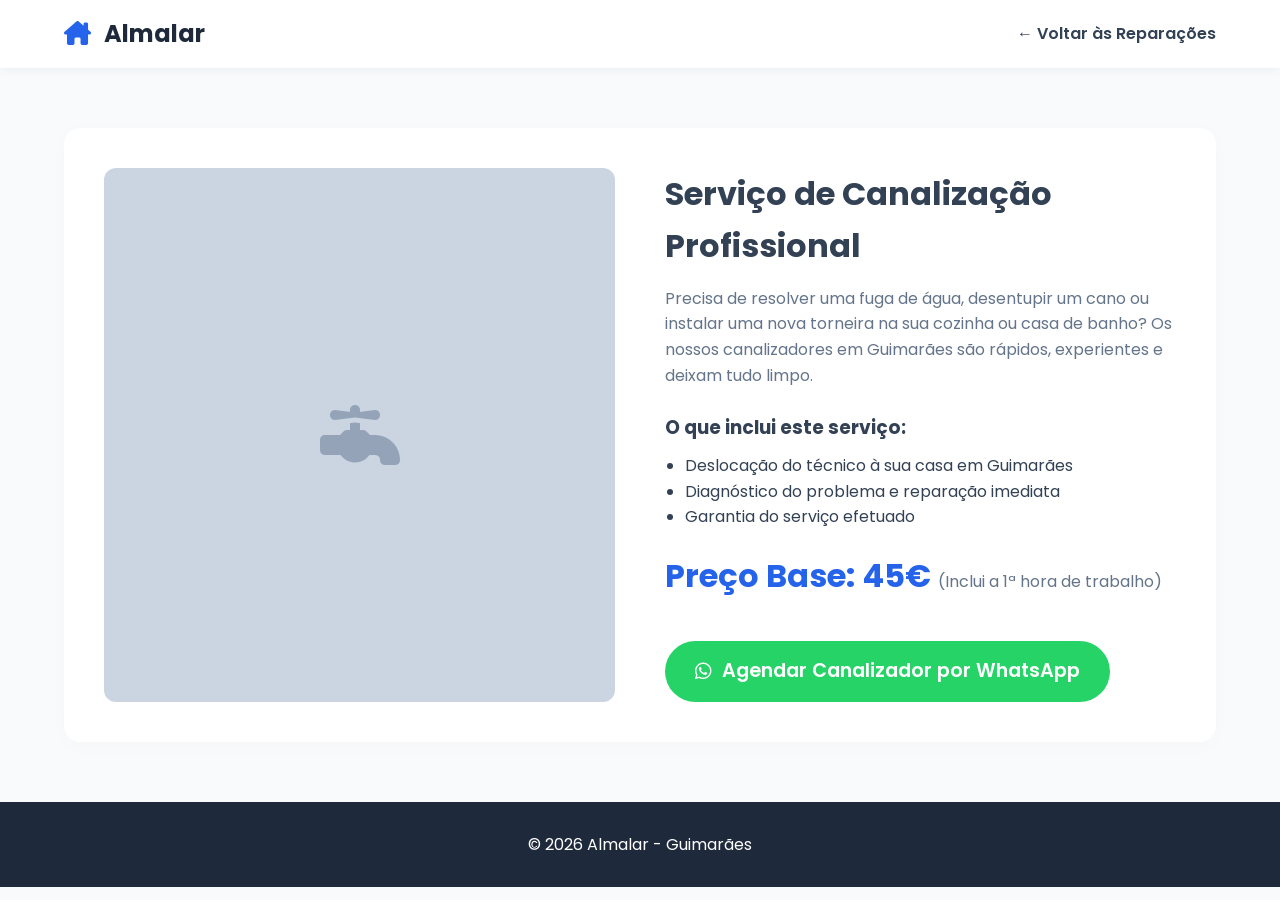
==== canalizacao.html @ bc07f184 "Create canalizacao.html" ====
<!DOCTYPE html>
<html lang="pt-PT">
<head>
    <meta charset="UTF-8">
    <meta name="viewport" content="width=device-width, initial-scale=1.0">
    <title>Serviço de Canalização em Guimarães | Almalar</title>
    <link href="https://fonts.googleapis.com/css2?family=Poppins:wght@400;600;700&display=swap" rel="stylesheet">
    <link rel="stylesheet" href="https://cdnjs.cloudflare.com/ajax/libs/font-awesome/6.4.0/css/all.min.css">
    <link rel="stylesheet" href="style.css">
</head>
<body>

    <nav>
        <div class="logo"><i class="fa-solid fa-house-chimney"></i> Almalar</div>
        <div class="nav-links">
            <a href="reparacoes.html">← Voltar às Reparações</a>
        </div>
    </nav>

    <main class="container">
        <div class="service-detail">
            
            <div class="detail-img">
                <i class="fa-solid fa-faucet"></i>
            </div>

            <div class="detail-info">
                <h1>Serviço de Canalização Profissional</h1>
                <p style="margin-top: 15px; color: var(--text-light);">Precisa de resolver uma fuga de água, desentupir um cano ou instalar uma nova torneira na sua cozinha ou casa de banho? Os nossos canalizadores em Guimarães são rápidos, experientes e deixam tudo limpo.</p>
                
                <h3 style="margin-top: 25px;">O que inclui este serviço:</h3>
                <ul style="margin-left: 20px; margin-top: 10px;">
                    <li>Deslocação do técnico à sua casa em Guimarães</li>
                    <li>Diagnóstico do problema e reparação imediata</li>
                    <li>Garantia do serviço efetuado</li>
                </ul>

                <p class="detail-price">Preço Base: 45€ <span style="font-size: 1rem; font-weight: normal; color: var(--text-light);">(Inclui a 1ª hora de trabalho)</span></p>
                
                <a href="https://wa.me/351000000000?text=Olá!%20Gostaria%20de%20agendar%20o%20Serviço%20de%20Canalização%20em%20Guimarães." class="btn-order" target="_blank">
                    <i class="fa-brands fa-whatsapp"></i> Agendar Canalizador por WhatsApp
                </a>
            </div>

        </div>
    </main>

    <footer>
        <p>&copy; 2026 Almalar - Guimarães</p>
    </footer>

</body>
</html>
---- style.css ----
:root {
    --primary-dark: #1e293b;
    --primary-blue: #2563eb;
    --accent-gold: #d97706;
    --bg-light: #f8fafc;
    --text-dark: #334155;
    --text-light: #64748b;
    --whatsapp: #25D366;
}

* { margin: 0; padding: 0; box-sizing: border-box; }
body { font-family: 'Poppins', sans-serif; color: var(--text-dark); background-color: var(--bg-light); line-height: 1.6; }
a { text-decoration: none; }

/* NAVEGAÇÃO */
nav {
    background-color: white;
    padding: 15px 5%;
    display: flex;
    justify-content: space-between;
    align-items: center;
    box-shadow: 0 2px 10px rgba(0,0,0,0.05);
    position: sticky;
    top: 0;
    z-index: 1000;
}
.logo { font-size: 1.5rem; font-weight: 700; color: var(--primary-dark); }
.logo i { color: var(--primary-blue); margin-right: 8px; }
.nav-links a { margin-left: 20px; color: var(--text-dark); font-weight: 600; }
.nav-links a:hover { color: var(--primary-blue); }

/* HERO MINIMALISTA (HOME) */
.hero-minimal {
    background-color: var(--primary-dark);
    color: white;
    padding: 80px 5%;
    text-align: center;
}
.hero-minimal h1 { font-size: 2.5rem; margin-bottom: 15px; }
.hero-minimal p { font-size: 1.1rem; max-width: 600px; margin: 0 auto; opacity: 0.9; }

/* GRELHAS E CARDS */
.container { width: 90%; max-width: 1200px; margin: 40px auto; }
.section-title { margin-bottom: 30px; font-size: 2rem; color: var(--primary-dark); text-align: center; }

.grid { display: grid; grid-template-columns: repeat(auto-fit, minmax(300px, 1fr)); gap: 30px; }

.card {
    background: white;
    border-radius: 12px;
    overflow: hidden;
    box-shadow: 0 4px 15px rgba(0,0,0,0.03);
    border: 1px solid #f1f5f9;
    transition: transform 0.3s;
}
.card:hover { transform: translateY(-5px); }
.card-img { width: 100%; height: 200px; background-color: #cbd5e1; display: flex; align-items: center; justify-content: center; color: #94a3b8; font-size: 3rem; }
.card-content { padding: 25px; }
.card-title { font-size: 1.3rem; color: var(--primary-dark); margin-bottom: 10px; }
.card-price { color: var(--primary-blue); font-weight: 700; font-size: 1.1rem; margin: 10px 0; }
.card-btn { display: block; text-align: center; background-color: var(--primary-blue); color: white; padding: 10px; border-radius: 6px; margin-top: 15px; font-weight: 600; }

/* PÁGINA DE DETALHE DO SERVIÇO */
.service-detail { display: flex; gap: 50px; margin: 60px auto; background: white; padding: 40px; border-radius: 16px; box-shadow: 0 4px 20px rgba(0,0,0,0.02); }
.detail-img { flex: 1; min-height: 350px; background-color: #cbd5e1; border-radius: 12px; display: flex; align-items: center; justify-content: center; color: #94a3b8; font-size: 5rem; }
.detail-info { flex: 1; display: flex; flex-direction: column; justify-content: center; }
.detail-price { font-size: 2rem; color: var(--primary-blue); font-weight: 700; margin: 20px 0; }
.btn-order { background-color: var(--whatsapp); color: white; font-size: 1.2rem; font-weight: 600; padding: 15px 30px; border-radius: 50px; text-align: center; display: inline-flex; align-items: center; gap: 10px; width: fit-content; margin-top: 20px; }

/* RODAPÉ */
footer { background-color: var(--primary-dark); color: white; text-align: center; padding: 30px; margin-top: 60px; }

@media (max-width: 768px) {
    .service-detail { flex-direction: column; padding: 20px; }
    .nav-links { display: none; }
}
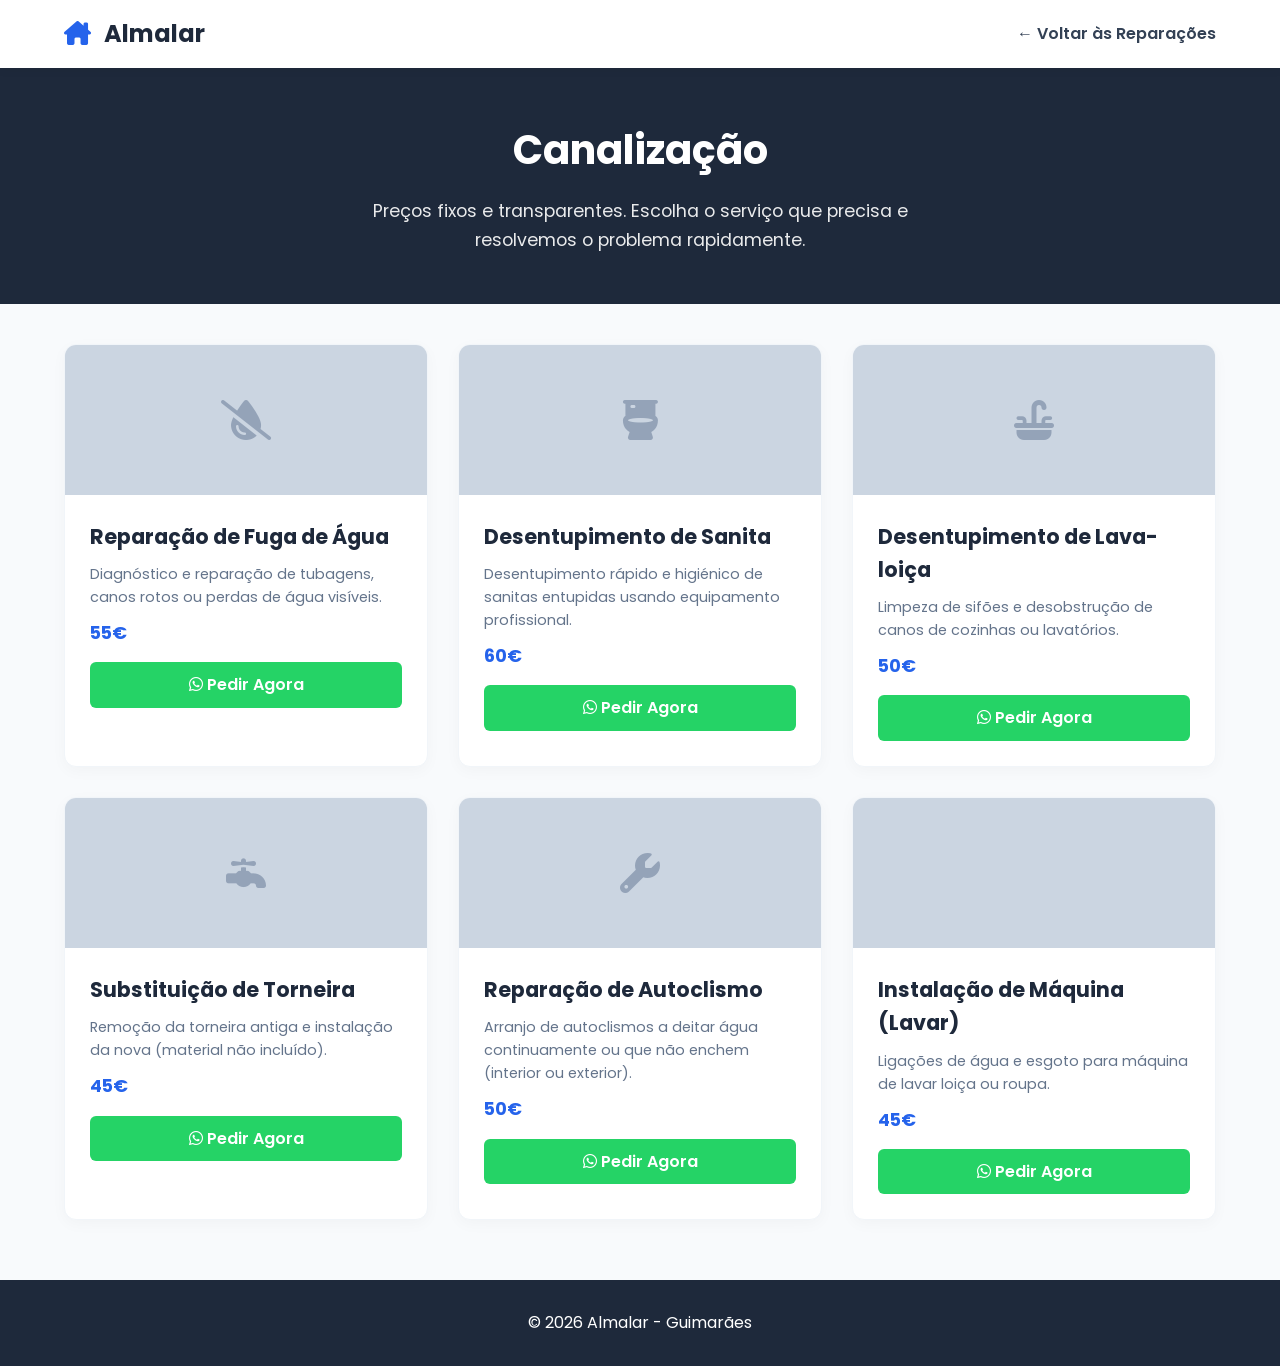
==== commit 1197ffb6: "Update canalizacao.html" ====
--- a/canalizacao.html
+++ b/canalizacao.html
@@ -3,7 +3,7 @@
 <head>
     <meta charset="UTF-8">
     <meta name="viewport" content="width=device-width, initial-scale=1.0">
-    <title>Serviço de Canalização em Guimarães | Almalar</title>
+    <title>Serviços de Canalização | Almalar Guimarães</title>
     <link href="https://fonts.googleapis.com/css2?family=Poppins:wght@400;600;700&display=swap" rel="stylesheet">
     <link rel="stylesheet" href="https://cdnjs.cloudflare.com/ajax/libs/font-awesome/6.4.0/css/all.min.css">
     <link rel="stylesheet" href="style.css">
@@ -17,29 +17,84 @@
         </div>
     </nav>
 
+    <header class="hero-minimal" style="padding: 50px 5%;">
+        <h1>Canalização</h1>
+        <p>Preços fixos e transparentes. Escolha o serviço que precisa e resolvemos o problema rapidamente.</p>
+    </header>
+
     <main class="container">
-        <div class="service-detail">
+        <div class="grid">
             
-            <div class="detail-img">
-                <i class="fa-solid fa-faucet"></i>
+            <div class="card">
+                <div class="card-img" style="height: 150px; font-size: 2.5rem;"><i class="fa-solid fa-droplet-slash"></i></div>
+                <div class="card-content">
+                    <h3 class="card-title">Reparação de Fuga de Água</h3>
+                    <p style="color: var(--text-light); font-size: 0.9rem; margin-bottom: 10px;">Diagnóstico e reparação de tubagens, canos rotos ou perdas de água visíveis.</p>
+                    <p class="card-price">55€</p>
+                    <a href="https://wa.me/351000000000?text=Olá!%20Preciso%20de%20uma%20Reparação%20de%20Fuga%20de%20Água%20em%20Guimarães." class="card-btn" style="background-color: var(--whatsapp);" target="_blank">
+                        <i class="fa-brands fa-whatsapp"></i> Pedir Agora
+                    </a>
+                </div>
             </div>
 
-            <div class="detail-info">
-                <h1>Serviço de Canalização Profissional</h1>
-                <p style="margin-top: 15px; color: var(--text-light);">Precisa de resolver uma fuga de água, desentupir um cano ou instalar uma nova torneira na sua cozinha ou casa de banho? Os nossos canalizadores em Guimarães são rápidos, experientes e deixam tudo limpo.</p>
-                
-                <h3 style="margin-top: 25px;">O que inclui este serviço:</h3>
-                <ul style="margin-left: 20px; margin-top: 10px;">
-                    <li>Deslocação do técnico à sua casa em Guimarães</li>
-                    <li>Diagnóstico do problema e reparação imediata</li>
-                    <li>Garantia do serviço efetuado</li>
-                </ul>
+            <div class="card">
+                <div class="card-img" style="height: 150px; font-size: 2.5rem;"><i class="fa-solid fa-toilet"></i></div>
+                <div class="card-content">
+                    <h3 class="card-title">Desentupimento de Sanita</h3>
+                    <p style="color: var(--text-light); font-size: 0.9rem; margin-bottom: 10px;">Desentupimento rápido e higiénico de sanitas entupidas usando equipamento profissional.</p>
+                    <p class="card-price">60€</p>
+                    <a href="https://wa.me/351000000000?text=Olá!%20Preciso%20de%20um%20Desentupimento%20de%20Sanita%20em%20Guimarães." class="card-btn" style="background-color: var(--whatsapp);" target="_blank">
+                        <i class="fa-brands fa-whatsapp"></i> Pedir Agora
+                    </a>
+                </div>
+            </div>
 
-                <p class="detail-price">Preço Base: 45€ <span style="font-size: 1rem; font-weight: normal; color: var(--text-light);">(Inclui a 1ª hora de trabalho)</span></p>
-                
-                <a href="https://wa.me/351000000000?text=Olá!%20Gostaria%20de%20agendar%20o%20Serviço%20de%20Canalização%20em%20Guimarães." class="btn-order" target="_blank">
-                    <i class="fa-brands fa-whatsapp"></i> Agendar Canalizador por WhatsApp
-                </a>
+            <div class="card">
+                <div class="card-img" style="height: 150px; font-size: 2.5rem;"><i class="fa-solid fa-sink"></i></div>
+                <div class="card-content">
+                    <h3 class="card-title">Desentupimento de Lava-loiça</h3>
+                    <p style="color: var(--text-light); font-size: 0.9rem; margin-bottom: 10px;">Limpeza de sifões e desobstrução de canos de cozinhas ou lavatórios.</p>
+                    <p class="card-price">50€</p>
+                    <a href="https://wa.me/351000000000?text=Olá!%20Preciso%20de%20um%20Desentupimento%20de%20Lava-loiça%20em%20Guimarães." class="card-btn" style="background-color: var(--whatsapp);" target="_blank">
+                        <i class="fa-brands fa-whatsapp"></i> Pedir Agora
+                    </a>
+                </div>
+            </div>
+
+            <div class="card">
+                <div class="card-img" style="height: 150px; font-size: 2.5rem;"><i class="fa-solid fa-faucet"></i></div>
+                <div class="card-content">
+                    <h3 class="card-title">Substituição de Torneira</h3>
+                    <p style="color: var(--text-light); font-size: 0.9rem; margin-bottom: 10px;">Remoção da torneira antiga e instalação da nova (material não incluído).</p>
+                    <p class="card-price">45€</p>
+                    <a href="https://wa.me/351000000000?text=Olá!%20Preciso%20de%20uma%20Substituição%20de%20Torneira%20em%20Guimarães." class="card-btn" style="background-color: var(--whatsapp);" target="_blank">
+                        <i class="fa-brands fa-whatsapp"></i> Pedir Agora
+                    </a>
+                </div>
+            </div>
+
+            <div class="card">
+                <div class="card-img" style="height: 150px; font-size: 2.5rem;"><i class="fa-solid fa-wrench"></i></div>
+                <div class="card-content">
+                    <h3 class="card-title">Reparação de Autoclismo</h3>
+                    <p style="color: var(--text-light); font-size: 0.9rem; margin-bottom: 10px;">Arranjo de autoclismos a deitar água continuamente ou que não enchem (interior ou exterior).</p>
+                    <p class="card-price">50€</p>
+                    <a href="https://wa.me/351000000000?text=Olá!%20Preciso%20de%20uma%20Reparação%20de%20Autoclismo%20em%20Guimarães." class="card-btn" style="background-color: var(--whatsapp);" target="_blank">
+                        <i class="fa-brands fa-whatsapp"></i> Pedir Agora
+                    </a>
+                </div>
+            </div>
+
+            <div class="card">
+                <div class="card-img" style="height: 150px; font-size: 2.5rem;"><i class="fa-solid fa-washing-machine"></i></div>
+                <div class="card-content">
+                    <h3 class="card-title">Instalação de Máquina (Lavar)</h3>
+                    <p style="color: var(--text-light); font-size: 0.9rem; margin-bottom: 10px;">Ligações de água e esgoto para máquina de lavar loiça ou roupa.</p>
+                    <p class="card-price">45€</p>
+                    <a href="https://wa.me/351000000000?text=Olá!%20Preciso%20de%20Instalar%20uma%20Máquina%20de%20Lavar%20em%20Guimarães." class="card-btn" style="background-color: var(--whatsapp);" target="_blank">
+                        <i class="fa-brands fa-whatsapp"></i> Pedir Agora
+                    </a>
+                </div>
             </div>
 
         </div>
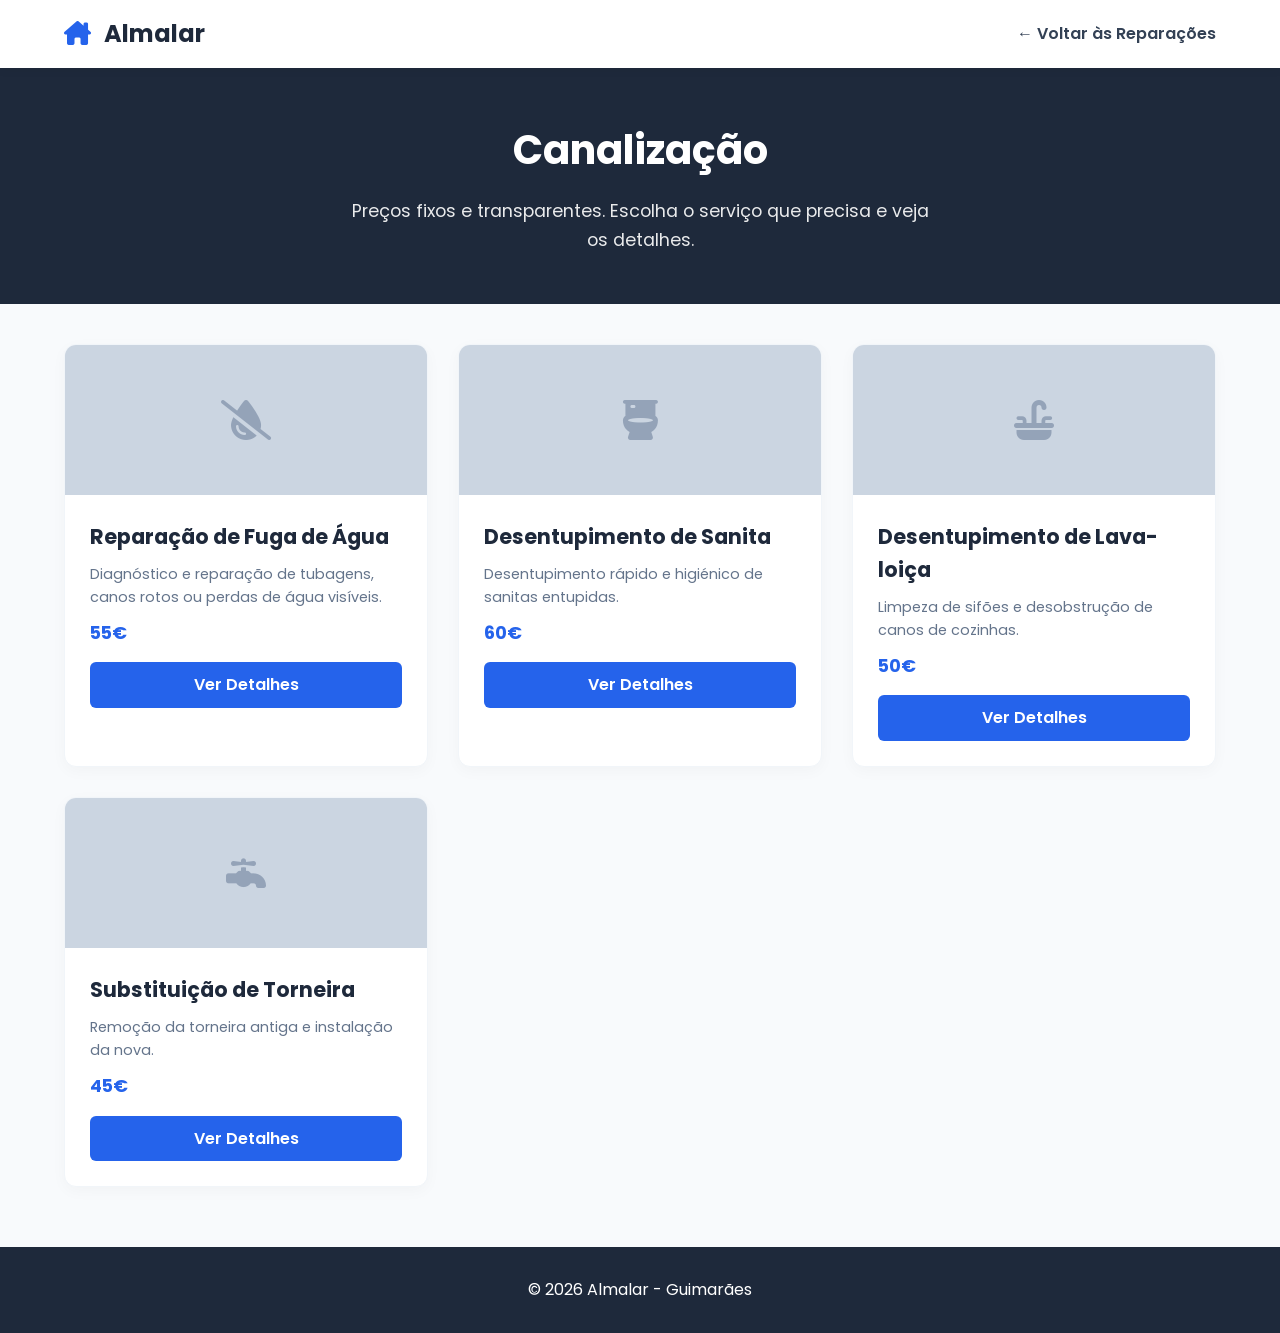
==== commit 405aa6b9: "Update canalizacao.html" ====
--- a/canalizacao.html
+++ b/canalizacao.html
@@ -19,7 +19,7 @@
 
     <header class="hero-minimal" style="padding: 50px 5%;">
         <h1>Canalização</h1>
-        <p>Preços fixos e transparentes. Escolha o serviço que precisa e resolvemos o problema rapidamente.</p>
+        <p>Preços fixos e transparentes. Escolha o serviço que precisa e veja os detalhes.</p>
     </header>
 
     <main class="container">
@@ -31,9 +31,7 @@
                     <h3 class="card-title">Reparação de Fuga de Água</h3>
                     <p style="color: var(--text-light); font-size: 0.9rem; margin-bottom: 10px;">Diagnóstico e reparação de tubagens, canos rotos ou perdas de água visíveis.</p>
                     <p class="card-price">55€</p>
-                    <a href="https://wa.me/351000000000?text=Olá!%20Preciso%20de%20uma%20Reparação%20de%20Fuga%20de%20Água%20em%20Guimarães." class="card-btn" style="background-color: var(--whatsapp);" target="_blank">
-                        <i class="fa-brands fa-whatsapp"></i> Pedir Agora
-                    </a>
+                    <a href="fuga-de-agua.html" class="card-btn">Ver Detalhes</a>
                 </div>
             </div>
 
@@ -41,11 +39,9 @@
                 <div class="card-img" style="height: 150px; font-size: 2.5rem;"><i class="fa-solid fa-toilet"></i></div>
                 <div class="card-content">
                     <h3 class="card-title">Desentupimento de Sanita</h3>
-                    <p style="color: var(--text-light); font-size: 0.9rem; margin-bottom: 10px;">Desentupimento rápido e higiénico de sanitas entupidas usando equipamento profissional.</p>
+                    <p style="color: var(--text-light); font-size: 0.9rem; margin-bottom: 10px;">Desentupimento rápido e higiénico de sanitas entupidas.</p>
                     <p class="card-price">60€</p>
-                    <a href="https://wa.me/351000000000?text=Olá!%20Preciso%20de%20um%20Desentupimento%20de%20Sanita%20em%20Guimarães." class="card-btn" style="background-color: var(--whatsapp);" target="_blank">
-                        <i class="fa-brands fa-whatsapp"></i> Pedir Agora
-                    </a>
+                    <a href="desentupimento-sanita.html" class="card-btn">Ver Detalhes</a>
                 </div>
             </div>
 
@@ -53,11 +49,9 @@
                 <div class="card-img" style="height: 150px; font-size: 2.5rem;"><i class="fa-solid fa-sink"></i></div>
                 <div class="card-content">
                     <h3 class="card-title">Desentupimento de Lava-loiça</h3>
-                    <p style="color: var(--text-light); font-size: 0.9rem; margin-bottom: 10px;">Limpeza de sifões e desobstrução de canos de cozinhas ou lavatórios.</p>
+                    <p style="color: var(--text-light); font-size: 0.9rem; margin-bottom: 10px;">Limpeza de sifões e desobstrução de canos de cozinhas.</p>
                     <p class="card-price">50€</p>
-                    <a href="https://wa.me/351000000000?text=Olá!%20Preciso%20de%20um%20Desentupimento%20de%20Lava-loiça%20em%20Guimarães." class="card-btn" style="background-color: var(--whatsapp);" target="_blank">
-                        <i class="fa-brands fa-whatsapp"></i> Pedir Agora
-                    </a>
+                    <a href="desentupimento-lava-loica.html" class="card-btn">Ver Detalhes</a>
                 </div>
             </div>
 
@@ -65,35 +59,9 @@
                 <div class="card-img" style="height: 150px; font-size: 2.5rem;"><i class="fa-solid fa-faucet"></i></div>
                 <div class="card-content">
                     <h3 class="card-title">Substituição de Torneira</h3>
-                    <p style="color: var(--text-light); font-size: 0.9rem; margin-bottom: 10px;">Remoção da torneira antiga e instalação da nova (material não incluído).</p>
+                    <p style="color: var(--text-light); font-size: 0.9rem; margin-bottom: 10px;">Remoção da torneira antiga e instalação da nova.</p>
                     <p class="card-price">45€</p>
-                    <a href="https://wa.me/351000000000?text=Olá!%20Preciso%20de%20uma%20Substituição%20de%20Torneira%20em%20Guimarães." class="card-btn" style="background-color: var(--whatsapp);" target="_blank">
-                        <i class="fa-brands fa-whatsapp"></i> Pedir Agora
-                    </a>
-                </div>
-            </div>
-
-            <div class="card">
-                <div class="card-img" style="height: 150px; font-size: 2.5rem;"><i class="fa-solid fa-wrench"></i></div>
-                <div class="card-content">
-                    <h3 class="card-title">Reparação de Autoclismo</h3>
-                    <p style="color: var(--text-light); font-size: 0.9rem; margin-bottom: 10px;">Arranjo de autoclismos a deitar água continuamente ou que não enchem (interior ou exterior).</p>
-                    <p class="card-price">50€</p>
-                    <a href="https://wa.me/351000000000?text=Olá!%20Preciso%20de%20uma%20Reparação%20de%20Autoclismo%20em%20Guimarães." class="card-btn" style="background-color: var(--whatsapp);" target="_blank">
-                        <i class="fa-brands fa-whatsapp"></i> Pedir Agora
-                    </a>
-                </div>
-            </div>
-
-            <div class="card">
-                <div class="card-img" style="height: 150px; font-size: 2.5rem;"><i class="fa-solid fa-washing-machine"></i></div>
-                <div class="card-content">
-                    <h3 class="card-title">Instalação de Máquina (Lavar)</h3>
-                    <p style="color: var(--text-light); font-size: 0.9rem; margin-bottom: 10px;">Ligações de água e esgoto para máquina de lavar loiça ou roupa.</p>
-                    <p class="card-price">45€</p>
-                    <a href="https://wa.me/351000000000?text=Olá!%20Preciso%20de%20Instalar%20uma%20Máquina%20de%20Lavar%20em%20Guimarães." class="card-btn" style="background-color: var(--whatsapp);" target="_blank">
-                        <i class="fa-brands fa-whatsapp"></i> Pedir Agora
-                    </a>
+                    <a href="substituicao-torneira.html" class="card-btn">Ver Detalhes</a>
                 </div>
             </div>
 
